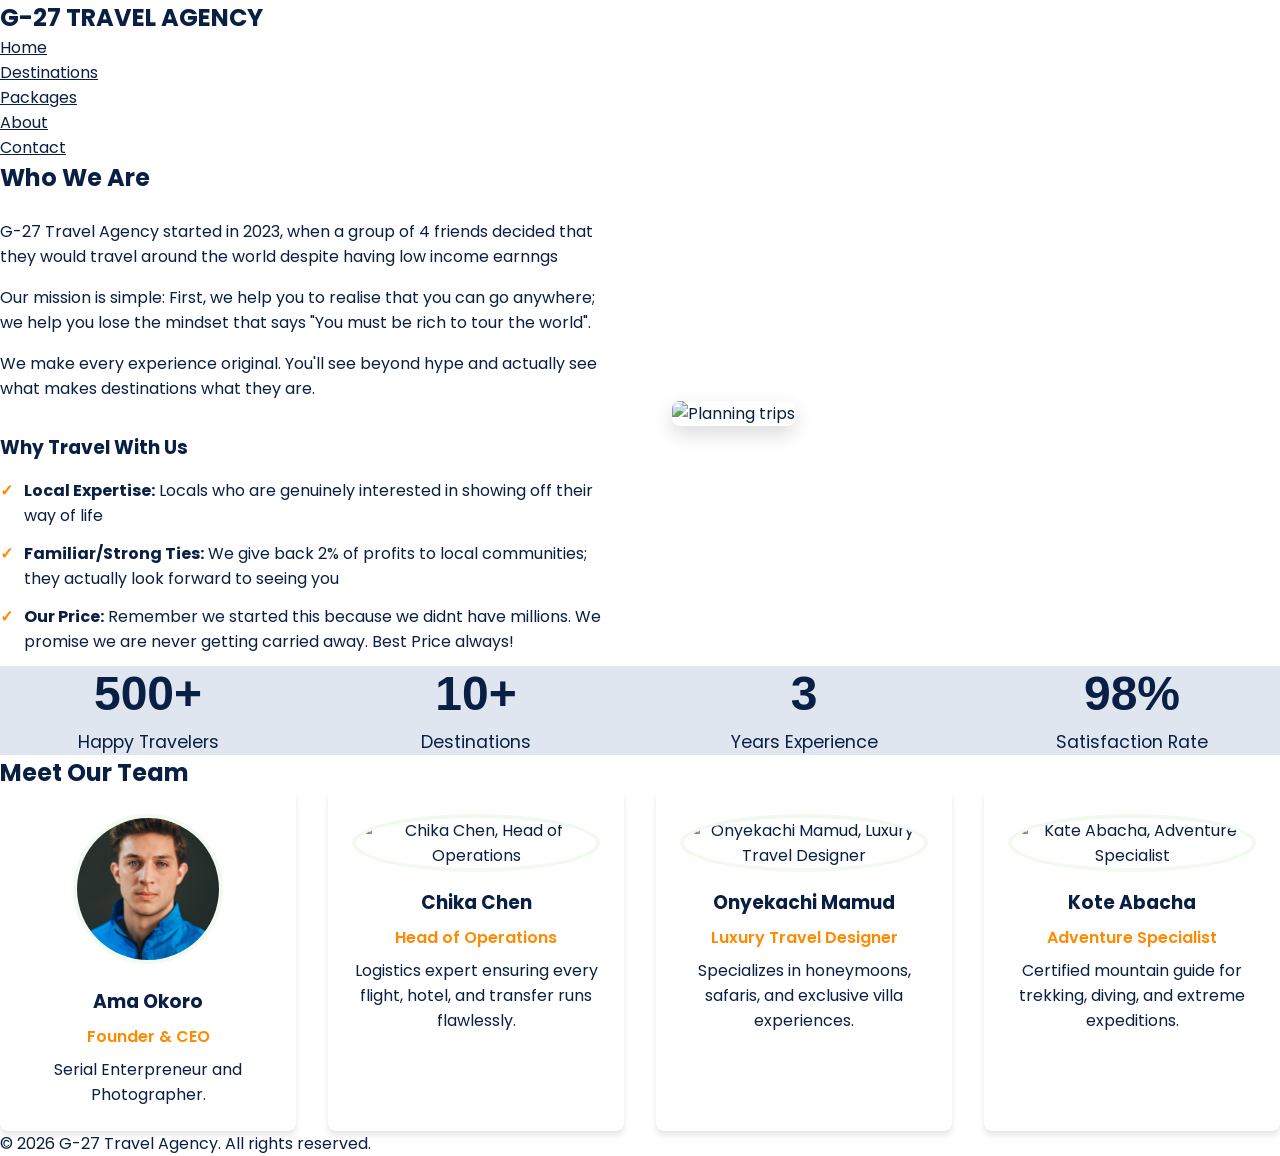
==== about.html @ cf35c2f1 "Add About Page" ====
<!DOCTYPE html>
<html lang="en">
<head>
    <meta charset="UTF-8">
    <meta name="viewport" content="width=device-width, initial-scale=1.0">
    <title>Document</title>
    <link rel="stylesheet" href="./css/styles.css">

      <!-- font awesome cdn-->

    <link rel="stylesheet" href="https://cdnjs.cloudflare.com/ajax/libs/font-awesome/7.0.1/css/all.min.css" integrity="sha512-2SwdPD6INVrV/lHTZbO2nodKhrnDdJK9/kg2XD1r9uGqPo1cUbujc+IYdlYdEErWNu69gVcYgdxlmVmzTWnetw==" crossorigin="anonymous" referrerpolicy="no-referrer" />

    <!-- google fonts -->

    <link rel="preconnect" href="https://fonts.googleapis.com">
    <link rel="preconnect" href="https://fonts.gstatic.com" crossorigin>
    <link href="https://fonts.googleapis.com/css2?family=Poppins:ital,wght@0,100;0,200;0,300;0,400;0,500;0,600;0,700;0,800;0,900;1,100;1,200;1,300;1,400;1,500;1,600;1,700;1,800;1,900&family=Roboto:ital,wght@0,100..900;1,100..900&display=swap" rel="stylesheet">

</head>
<body>
    <header>
        <nav>
            <h1>G-27 TRAVEL AGENCY</h1>

            <!-- nav bar -->
            <ul>
                <li> <a href="#home">Home</a> </li>
                <li> <a href="#destinations">Destinations</a> </li>
                <li> <a href="#packages">Packages</a> </li>
                <li> <a href="#about">About</a> </li>
                <li> <a href="#contact">Contact</a> </li>
            </ul>

        </nav>
    </header>

    <section class="about-story">
        <div class="container">
            <div class="two-column">
                <div class="story-text">
                    <h2>Who We Are</h2>
                    <p>G-27 Travel Agency started in 2023, when a group of 4 friends decided that they would travel around the world despite having low income earnngs</p>
                    <p>Our mission is simple: First, we help you to realise that you can go anywhere; we help you lose the mindset that says "You must be rich to tour the world".</p>
                    <p>We make every experience original. You'll see beyond hype and actually see what makes destinations what they are.</p>
                    
                    <h3>Why Travel With Us</h3>
                    <ul class="values-list">
                        <li><strong>Local Expertise:</strong> Locals who are genuinely interested in showing off their way of life</li>
                        <li><strong>Familiar/Strong Ties:</strong> We give back 2% of profits to local communities; they actually look forward to seeing you</li>
                        <li><strong>Our Price:</strong> Remember we started this because we didnt have millions. We promise we are never getting carried away. Best Price always!</li>
                    </ul>
                </div>
                <div class="story-image">
                    <img src="images/element5-digital-uE2T1tCFsn8-unsplash.jpg" alt="Planning trips">
                </div>
            </div>
        </div>
    </section>


    <section class="stats">
        <div class="container">
            <div class="stats-grid">
                <div class="stat">
                    <div class="stat-number">500+</div>
                    <div class="stat-label">Happy Travelers</div>
                </div>
                <div class="stat">
                    <div class="stat-number">10+</div>
                    <div class="stat-label">Destinations</div>
                </div>
                <div class="stat">
                    <div class="stat-number">3</div>
                    <div class="stat-label">Years Experience</div>
                </div>
                <div class="stat">
                    <div class="stat-number">98%</div>
                    <div class="stat-label">Satisfaction Rate</div>
                </div>
            </div>
        </div>
    </section>


    <section class="team">
        <div class="container">
            <h2>Meet Our Team</h2>
            <div class="team-grid">
                <div class="team-member">
                    <img src="Images/andre-sebastian-C2Nf5iPOnz0-unsplash.jpg" alt="Ama Okoro, Founder & CEO">
                    <h3>Ama Okoro</h3>
                    <p class="role">Founder & CEO</p>
                    <p>Serial Enterpreneur and Photographer.</p>
                </div>
                <div class="team-member">
                    <img src="images/andre-styles-pq9npYMirk8-unsplash.jpg" alt=" Chika Chen, Head of Operations">
                    <h3>Chika Chen</h3>
                    <p class="role">Head of Operations</p>
                    <p>Logistics expert ensuring every flight, hotel, and transfer runs flawlessly.</p>
                </div>
                <div class="team-member">
                    <img src="images/jackson-schaal-AR9mvykzSOA-unsplash.jpg" alt="Onyekachi Mamud, Luxury Travel Designer">
                    <h3>Onyekachi Mamud</h3>
                    <p class="role">Luxury Travel Designer</p>
                    <p>Specializes in honeymoons, safaris, and exclusive villa experiences.</p>
                </div>
                <div class="team-member">
                    <img src="images/joseph-gonzalez-iFgRcqHznqg-unsplash.jpg" alt="Kate Abacha, Adventure Specialist">
                    <h3>Kote Abacha</h3>
                    <p class="role">Adventure Specialist</p>
                    <p>Certified mountain guide for trekking, diving, and extreme expeditions.</p>
                </div>
            </div>
        </div>
    </section>

    <footer class="footer">
        <div class="container">
            <p>&copy; 2026 G-27 Travel Agency. All rights reserved.</p>
        </div>
    </footer>

</body>
</html>
---- css/styles.css ----
* {
    margin: 0;
    padding: 0;
    box-sizing: border-box;
    
}
body {
    font-family: poppins, sans-serif;
}

/* Nav Bar */

header {
    display: flex;
    justify-content: space-between;

}

* {
    margin: 0;
    padding: 0;
    box-sizing: border-box;
    color: #0A1F44;
    
}


body {
    font-family: poppins, sans-serif;
}

/* Nav Bar */

header {
    display: flex;
    justify-content: space-between;

}


.two-column {
    display: grid;
    grid-template-columns: 1fr 1fr;
    gap: 4rem;
    align-items: center;
}

.story-text h2 {
    text-align: left;
    margin-bottom: 1.5rem;
}

.story-text h3 {
    margin: 2rem 0 1rem 0;
    color: #0A1F44;
}

.story-text p {
    margin-bottom: 1rem;
}

.values-list {
    list-style: none;
    padding-left: 0;
}

.values-list li {
    margin-bottom: 0.8rem;
    padding-left: 1.5rem;
    position: relative;
}

.values-list li:before {
    content: "✓";
    color: #ff8A00;
    font-weight: bold;
    position: absolute;
    left: 0;
}

.story-image img {
    width: 100%;
    border-radius: 8px;
    box-shadow: 0 8px 20px rgba(0,0,0,0.15);
}

/* Statistics Section */
.stats {
    background: #dfe6ef;
    color: white;
}

.stats-grid {
    display: grid;
    grid-template-columns: repeat(4, 1fr);
    gap: 2rem;
    text-align: center;
}

.stat-number {
    font-size: 3rem;
    font-weight: 800;
    font-family: 'Montserrat', sans-serif;
    color: #0A1F44;
}

.stat-label {
    font-size: 1.1rem;
    margin-top: 0.5rem;
}


.team-grid {
    display: grid;
    grid-template-columns: repeat(4, 1fr);
    gap: 2rem;
}

.team-member {
    text-align: center;
    background: white;
    border-radius: 8px;
    padding: 1.5rem;
    box-shadow: 0 4px 6px rgba(0,0,0,0.1);
    transition: transform 0.3s ease;
}

.team-member:hover {
    transform: translateY(-8px);
}

.team-member img {
    width: 150px;
    height: 150px;
    border-radius: 50%;
    object-fit: cover;
    margin-bottom: 1rem;
    border: 4px solid #F1FAEE;
}

.team-member .role {
    color: #ff8A00;
    font-weight: 600;
    margin: 0.5rem 0;
}



@media (max-width: 968px) {
    .two-column {
        grid-template-columns: 1fr;
        gap: 2rem;
    }
    .team-grid {
        grid-template-columns: repeat(2, 1fr);
    }
    .stats-grid {
        grid-template-columns: repeat(2, 1fr);
    }
    .page-hero h1 {
        font-size: 2.2rem;
    }
}

@media (max-width: 640px) {
    .team-grid, .stats-grid {
        grid-template-columns: 1fr;
    }
}
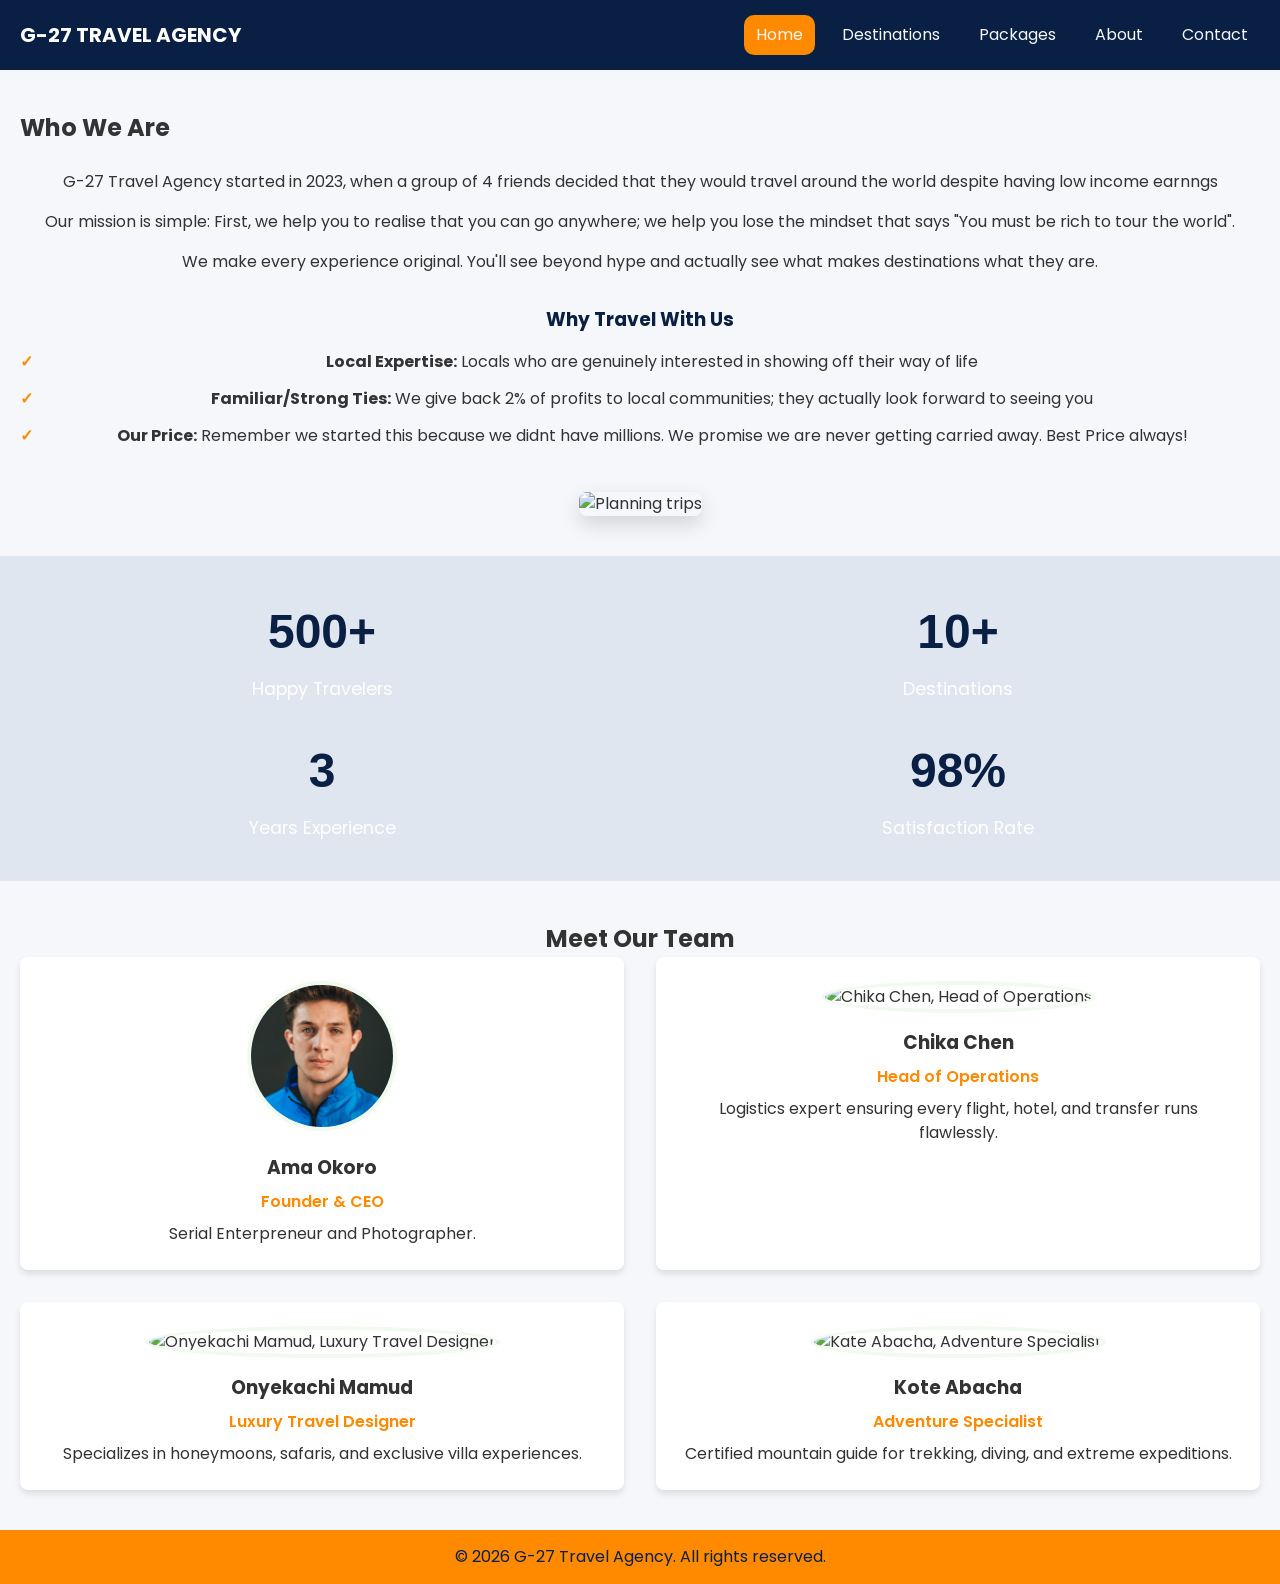
==== commit 78f7633d: "Add new features" ====
--- a/about.html
+++ b/about.html
@@ -19,22 +19,26 @@
 </head>
 <body>
     <header>
-        <nav>
-            <h1>G-27 TRAVEL AGENCY</h1>
 
-            <!-- nav bar -->
-            <ul>
-                <li> <a href="#home">Home</a> </li>
-                <li> <a href="#destinations">Destinations</a> </li>
-                <li> <a href="#packages">Packages</a> </li>
-                <li> <a href="#about">About</a> </li>
-                <li> <a href="#contact">Contact</a> </li>
+        <h2 class="logo">G-27 TRAVEL AGENCY</h2>
+
+            <div class="hamburger" id="hamburger"><i class="fa-solid fa-ellipsis-vertical"></i></div>
+
+            <!-- navigation -->
+        <nav class="nav" id="nav-menu">
+            <ul class="nav-list">
+                <li> <a href="index.html" class="active">Home</a> </li>
+                <li> <a href="destinations.html">Destinations</a> </li>
+                <li> <a href="packages.html">Packages</a> </li>
+                <li> <a href="about.html">About</a> </li>
+                <li> <a href="contact.html">Contact</a> </li>
             </ul>
 
         </nav>
     </header>
 
-    <section class="about-story">
+    <!-- About Page -->
+    <section class="about-story" id="about-story">
         <div class="container">
             <div class="two-column">
                 <div class="story-text">
--- a/css/styles.css
+++ b/css/styles.css
@@ -4,39 +4,197 @@
     box-sizing: border-box;
     
 }
+
+ul li {
+    list-style: none;
+}
 body {
     font-family: poppins, sans-serif;
-}
-
-/* Nav Bar */
-
+    background-color: #f5f7fa;
+    color: #333;
+    line-height: 1.5;
+}
+
+/* Mobile Nav Bar */
 header {
     display: flex;
     justify-content: space-between;
-
-}
-
-* {
-    margin: 0;
-    padding: 0;
-    box-sizing: border-box;
-    color: #0A1F44;
-    
-}
-
-
-body {
-    font-family: poppins, sans-serif;
-}
-
-/* Nav Bar */
-
-header {
-    display: flex;
-    justify-content: space-between;
-
-}
-
+    align-items: center;
+    padding: 15px 20px;
+    background-color: #0a1f44;
+    color: white;
+    position: relative;
+}
+.logo {
+    font-size: 20px;
+    font-weight: bold;
+}
+.hamburger {
+    font-size: 26px;
+    cursor: pointer;
+    color: white;
+}
+/* Desktop nav, mobile first */
+.nav {
+    position: absolute;
+    top: 60px;
+    right: 0;
+    width: 100%;
+    display: none;
+    flex-direction: column;
+}
+
+/* ul layout */
+
+.nav-list {
+    display: flex;
+    flex-direction: column;
+    text-align: center;
+
+}
+
+.nav-list a {
+    color: #f5f7fa;
+    text-decoration: none;
+    padding: 15px;
+    display: block;
+    transition: 0.3s;
+    border-radius: 10px;
+}
+
+.nav-list a:hover {
+    background-color: #38bdf8;
+    color: #0a1f44;
+}
+
+/* Active */
+.nav-list a.active {
+    background-color: #ff8a00;
+}
+
+/* HERO SECTION */
+.hero {
+    position: relative;
+    background-image: url(../Images/Hero-img1.jpg);
+    background-position: center;
+    background-size: cover;
+    background-repeat: no-repeat;
+    min-height: 85vh;
+    display: flex;
+    justify-content: center;
+    align-items: center;
+    text-align: center;
+    color: white;
+    padding: 20px;
+}
+
+.hero-overlay {
+    position: absolute;
+    inset: 0;
+    background: rgba(, 15, 20, 0.3);
+}
+.hero-content {
+    position: relative;
+    z-index: 3;
+    max-width: 700px;
+}
+.hero h1 {
+    font-size: 2rem;
+    margin-bottom: 15px;
+}
+
+.hero p {
+    font-size: 1rem;
+    margin-bottom: 20px;
+    font-weight: 700;
+    color: #f5f7fa;
+}
+.hero-button {
+    display: flex;
+    flex-direction: column;
+    gap: 10px;
+}
+
+.Explore-btn,
+.packages-btn {
+    padding: 12px 18px;
+    text-decoration: none;
+    border-radius: 10px;   
+}
+.Explore-btn {
+    background-color: #ff8a00;
+    color: white;
+}
+
+.packages-btn {
+    border: 2px solid white;
+    color: white;
+}
+
+/* GENERAL SECTIONS */
+section {
+    padding: 40px 20px;
+    text-align: center;
+
+}
+
+.intro p {
+    max-width: 600px;
+    margin: auto;
+}
+
+/* Destination */
+.cards {
+    display: flex;
+    flex-direction: column;
+    gap: 15px;
+    margin-top: 20px;
+}
+.card {
+    background-color: white;
+    padding: 10px;
+    border-radius: 8px;
+    box-shadow: 0 2px 8px rgba(0, 0, 0, 0.1);
+
+}
+
+.card img {
+    width: 100%;
+    border-radius: 5px;
+}
+
+/* WHY CHOOSE US */
+.reasons {
+    display: flex;
+    flex-direction: column;
+    gap: 15px;
+    margin-top: 20px;
+}
+
+/* TESTIMONIALS */
+.reviews {
+    display: flex;
+    flex-direction: column;
+    gap: 15px;
+}
+
+/* CTA */
+.cta {
+    background-color: #0a1f44;
+    color: white;
+}
+
+.cta-btn {
+    background-color: #ff8a00;
+    color: black;
+    margin-top: 10px;
+    padding: 4px 6px;
+    border-radius: 5px;
+    border: none;
+    cursor: pointer;   
+}
+
+/* About */
 
 .two-column {
     display: grid;
@@ -144,10 +302,312 @@
     margin: 0.5rem 0;
 }
 
-
-
-@media (max-width: 968px) {
-    .two-column {
+/* Packages Section */
+
+.packages {
+    padding: 5rem 0;
+    background: #f5f7fA;;
+}
+
+.section-header {
+    text-align: center;
+    max-width: 600px;
+    margin: 0 auto 3rem;
+}
+
+.section-tag {
+    display: inline-block;
+    background: #e0f2fe;
+    color: #38bdf8;
+    padding: 0.4rem 1rem;
+    border-radius: 50px;
+    font-size: 0.85rem;
+    font-weight: 600;
+    margin-bottom: 1rem;
+    text-transform: uppercase;
+    letter-spacing: 0.5px;
+}
+
+.section-title {
+    font-size: 2.5rem;
+    font-weight: 700;
+    color: #0A1F44;
+    margin-bottom: 1rem;
+}
+
+.section-desc {
+    font-size: 1.1rem;
+    color: #0A1F44;
+    line-height: 1.7;
+    opacity: 0.8;
+}
+
+.package-grid {
+    display: grid;
+    grid-template-columns: repeat(3, 1fr);
+    gap: 2rem;
+    margin-bottom: 3rem;
+}
+
+.package-card {
+    background: #ffffff;
+    border-radius: 16px;
+    overflow: hidden;
+    box-shadow: 0 4px 20px rgba(10, 31, 68, 0.06);
+    transition: all 0.3s ease;
+}
+
+.package-card:hover {
+    transform: translateY(-10px);
+    box-shadow: 0 20px 40px rgba(10, 31, 68, 0.12);
+}
+
+.package-image {
+    position: relative;
+    height: 250px;
+    overflow: hidden;
+}
+
+.package-image img {
+    width: 100%;
+    height: 100%;
+    object-fit: cover;
+    transition: 0.5s;
+}
+
+.package-card:hover .package-image img {
+    transform: scale(1.08);
+}
+
+.package-badge {
+    position: absolute;
+    top: 1rem;
+    left: 1rem;
+    background: #38bdf8;
+    color: #0A1F44;
+    padding: 0.5rem 1rem;
+    border-radius: 8px;
+    font-size: 0.8rem;
+    font-weight: 700;
+    z-index: 2;
+}
+
+.package-badge-hot {
+    background:  #ff8A00;
+    color: #fff;
+}
+
+.package-content {
+    padding: 1.75rem;
+}
+
+.package-meta {
+    display: flex;
+    gap: 1.25rem;
+    font-size: 0.875rem;
+    color:  #64748b;
+    margin-bottom: 1rem;
+}
+
+.package-meta span {
+    display: flex;
+    align-items: center;
+}
+
+.package-meta i {
+    margin-right: 0.4rem;
+    color: #38bdf8;
+    font-size: 1rem;
+}
+
+.package-title {
+    font-size: 1.5rem;
+    font-weight: 700;
+    margin-bottom: 0.75rem;
+    color: #0A1F44;
+}
+
+.package-desc {
+    color: #0A1F44;
+    opacity: 0.75;
+    line-height: 1.6;
+    margin-bottom: 1.75rem;
+    font-size: 0.95rem;
+}
+
+.package-footer {
+    display: flex;
+    justify-content: space-between;
+    align-items: center;
+    border-top: 1px solid  #e2e8f0;
+    padding-top: 1.5rem;
+}
+
+.package-price {
+    line-height: 1.2;
+}
+
+.price-from {
+    display: block;
+    font-size: 0.8rem;
+    color: #64748b;
+    margin-bottom: 0.2rem;
+}
+
+.price-amount {
+    font-size: 1.8rem;
+    font-weight: 800;
+    color:  #38bdf8;
+}
+
+.price-old {
+    font-size: 1rem;
+    color:  #64748b;
+    text-decoration: line-through;
+    margin-left: 0.5rem;
+    font-weight: 500;
+}
+
+.btn {
+    display: inline-block;
+    padding: 0.75rem 1.5rem;
+    border-radius: 8px;
+    text-decoration: none;
+    font-weight: 600;
+    transition: 0.3s;
+    border: 2px solid transparent;
+    cursor: pointer;
+}
+
+.btn-primary {
+    background:  #ff8A00;
+    color: #fff;
+}
+
+.btn-primary:hover {
+    background: #e67e00;
+    transform: translateY(-2px);
+}
+
+.btn-outline {
+    background: transparent;
+    color:  #38bdf8;
+    border-color:  #38bdf8;
+}
+
+.btn-outline:hover {
+    background:  #38bdf8;
+    color: #0A1F44;
+}
+
+.section-cta {
+    text-align: center;
+}
+
+/* FOOTER */
+footer{
+    background-color:#ff8a00;
+    color: #0a1f44;
+    text-align: center;
+    padding: 15px;
+
+}
+
+
+
+
+
+/* Tablet */
+@media (min-width: 768px) {
+    .cards {
+        flex-direction: row;
+        flex-wrap: wrap;
+        justify-content: center;
+    }
+
+    .card {
+        width: 45%;
+    }
+
+    .reasons {
+        flex-direction: row;
+        flex-wrap: wrap;
+        justify-content: center;
+    }
+
+    .reviews {
+        flex-direction: row;
+        justify-content: center;
+
+    }
+
+       .hero h1 {
+        font-size: 3rem;
+    }
+    .hero-button {
+        flex-direction: row;
+        justify-content: center;
+    }
+  
+/*   About */
+  
+   .team-grid, .stats-grid {
+        grid-template-columns: 1fr;
+     
+/*    Packages   */
+     
+      .packages { padding: 3rem 0; }
+     .package-grid {
+        grid-template-columns: 1fr;
+    }
+    .package-footer { 
+        flex-direction: column; 
+        gap: 1rem; 
+        align-items: flex-start; 
+    }
+    .package-footer .btn { width: 100%; text-align: center; }
+    .section-title { font-size: 2rem; }
+   
+    
+}
+
+/* Desktop */
+@media (min-width: 1024px) {
+    
+    .hamburger {
+        display: none;
+    }
+
+    .nav  {
+        position: static;
+        display: block;
+        background: none;
+        width: auto;
+
+    }
+
+    .nav-list {
+        flex-direction: row;
+        align-items: center;
+    }
+
+    .nav-list li {
+        margin-left: 15px;
+    }
+    .nav-list a{
+        padding: 8px 12px;
+    }
+  
+    .hero h1 {
+        font-size: 4rem;
+
+    }
+    .hero p {
+        font-size: 1.2rem;
+    }
+  
+/*  About  */
+  .two-column {
         grid-template-columns: 1fr;
         gap: 2rem;
     }
@@ -160,10 +620,13 @@
     .page-hero h1 {
         font-size: 2.2rem;
     }
-}
-
-@media (max-width: 640px) {
-    .team-grid, .stats-grid {
-        grid-template-columns: 1fr;
-    }
-}+  
+/*  Packages  */
+  
+   .package-grid {
+        grid-template-columns: repeat(2, 1fr);
+    }
+
+    
+}
+
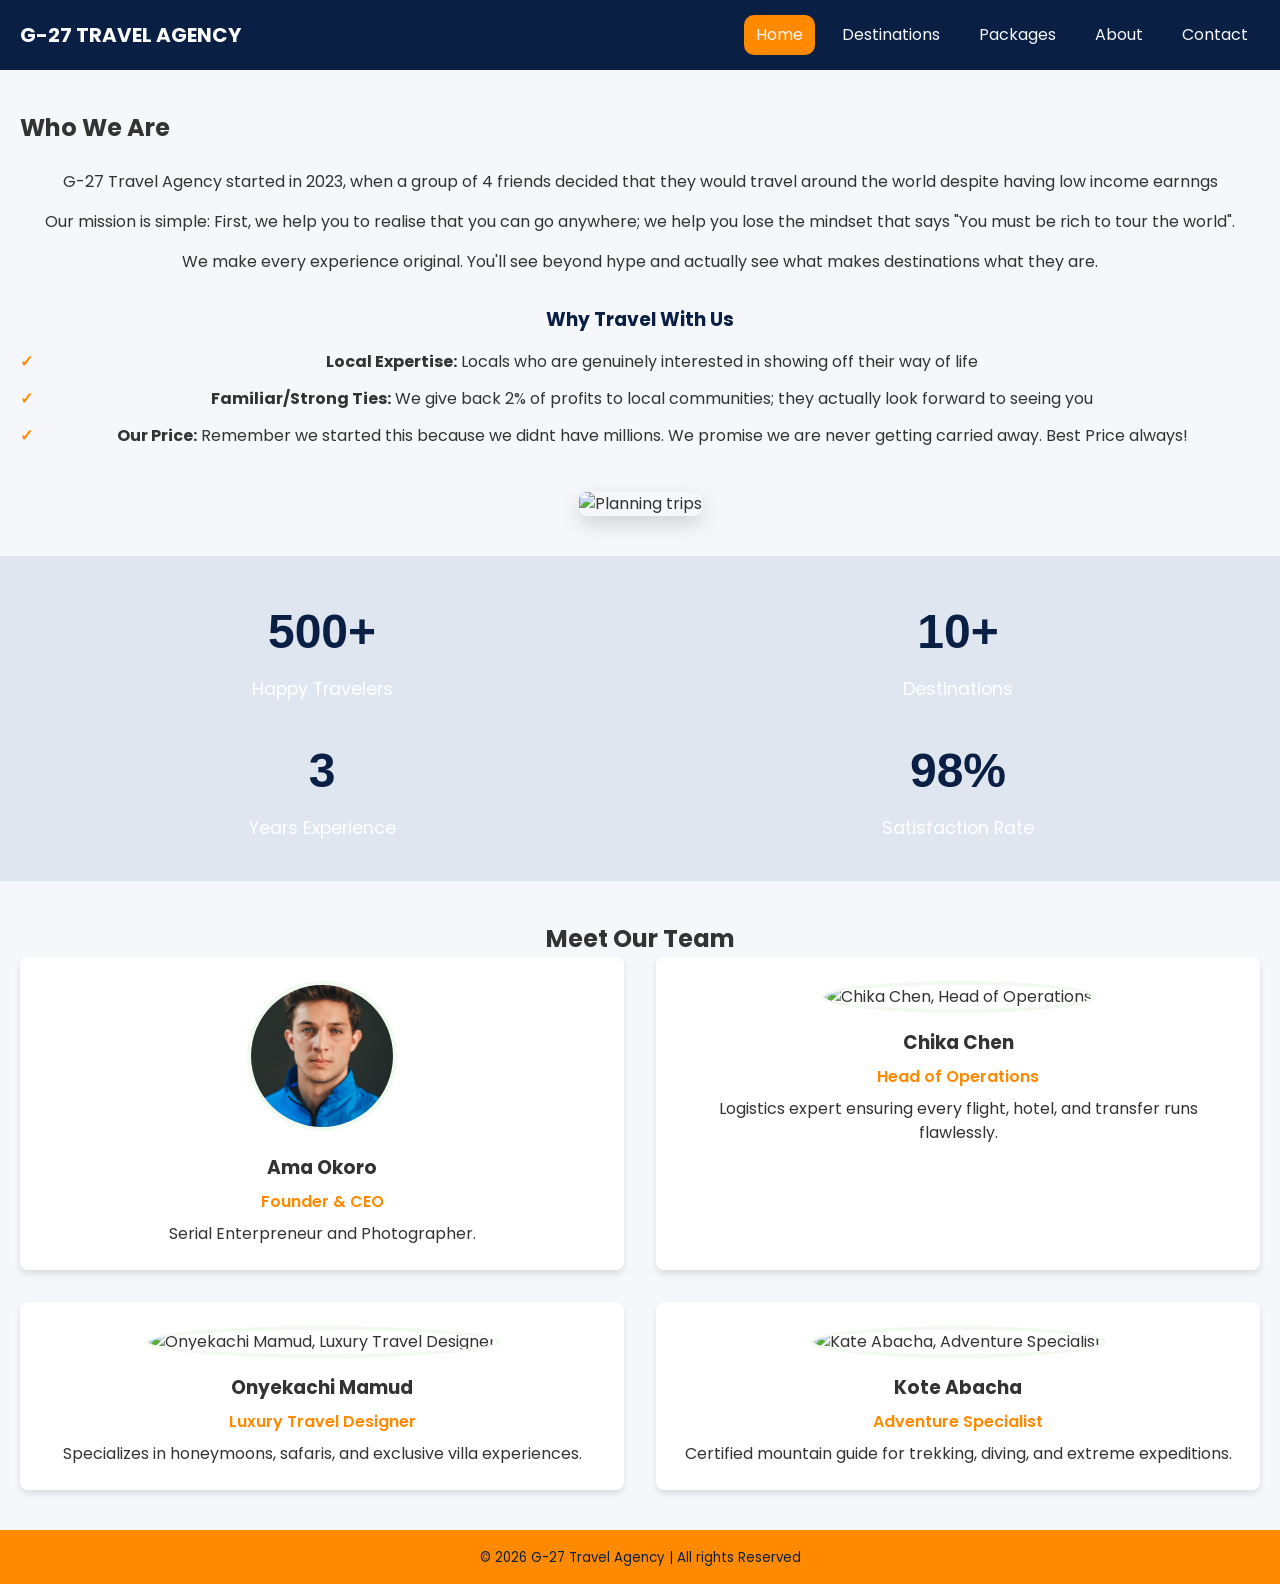
==== commit 695df535: "deleted a wrong file" ====
--- a/about.html
+++ b/about.html
@@ -118,11 +118,9 @@
         </div>
     </section>
 
-    <footer class="footer">
-        <div class="container">
-            <p>&copy; 2026 G-27 Travel Agency. All rights reserved.</p>
-        </div>
-    </footer>
+    <Footer>
+        <small>&copy; 2026 G-27 Travel Agency | All rights Reserved</small>
+    </Footer>
 
 </body>
 </html>
